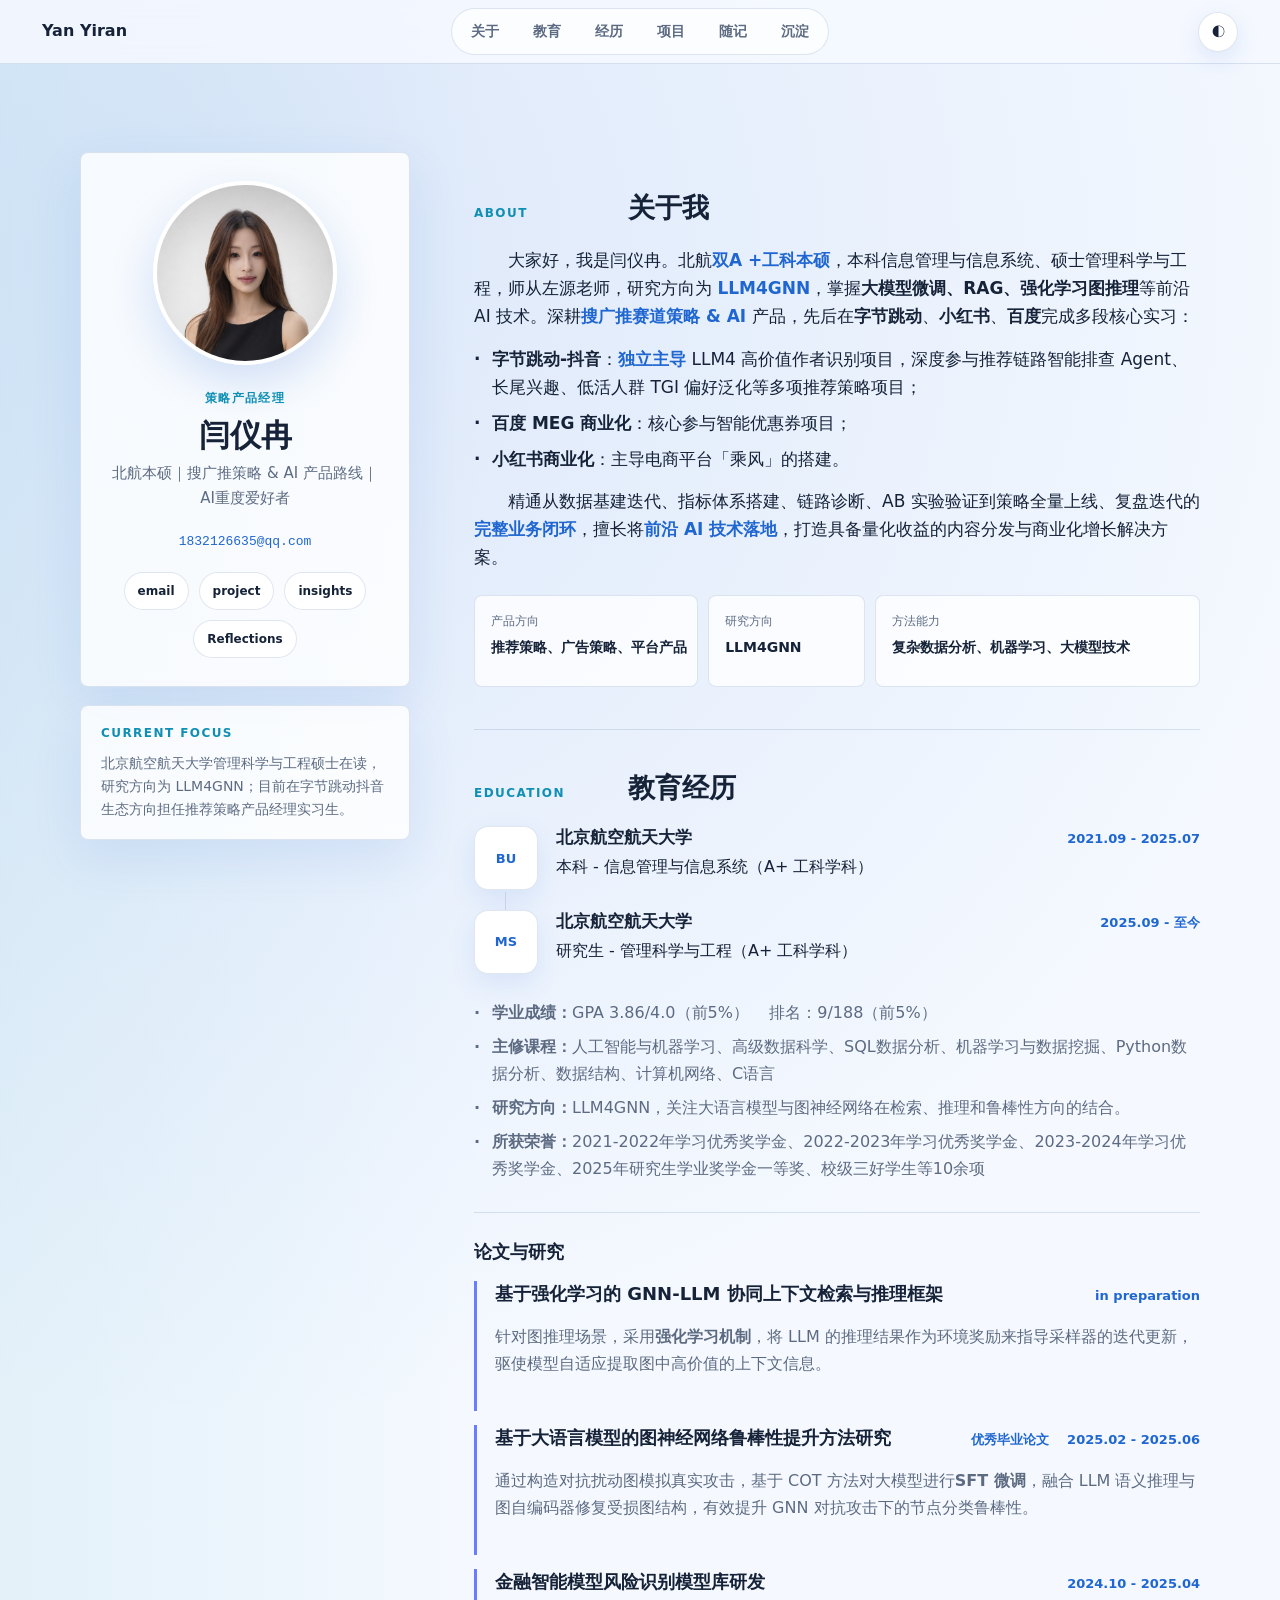
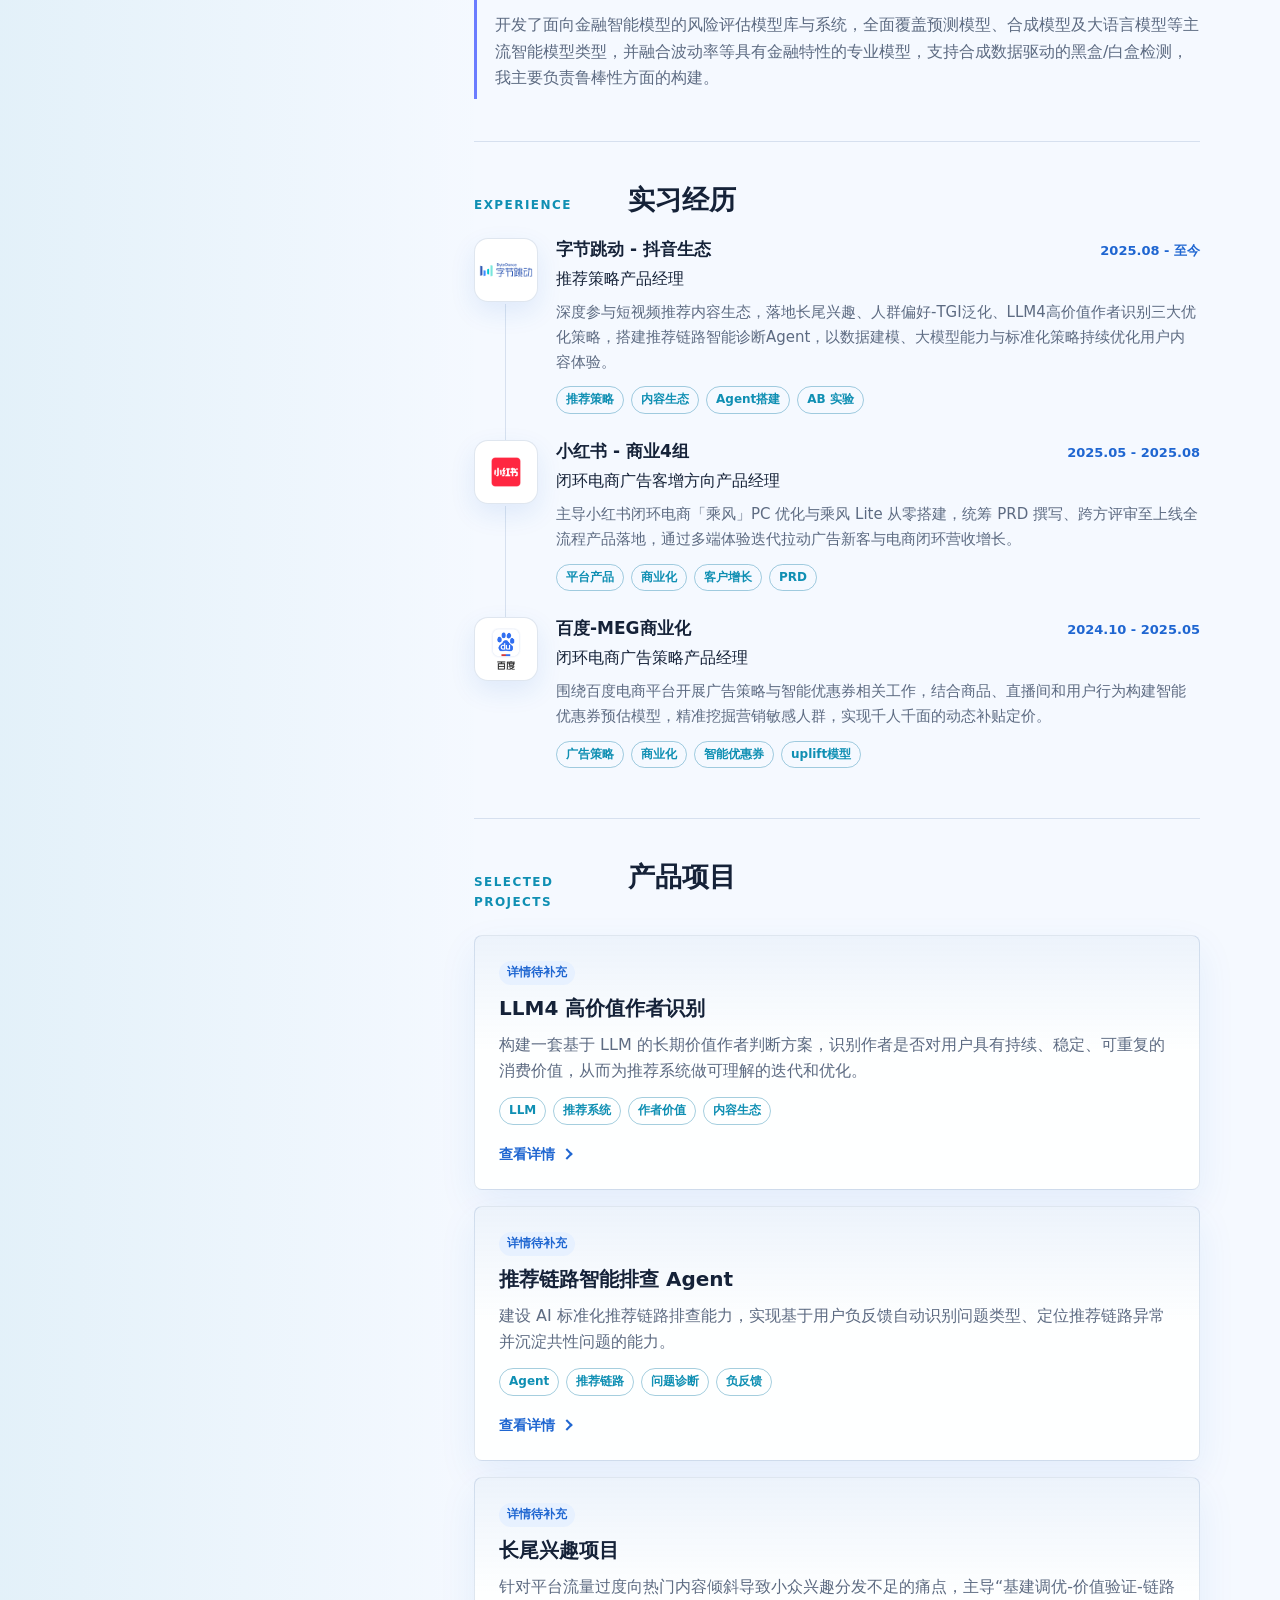
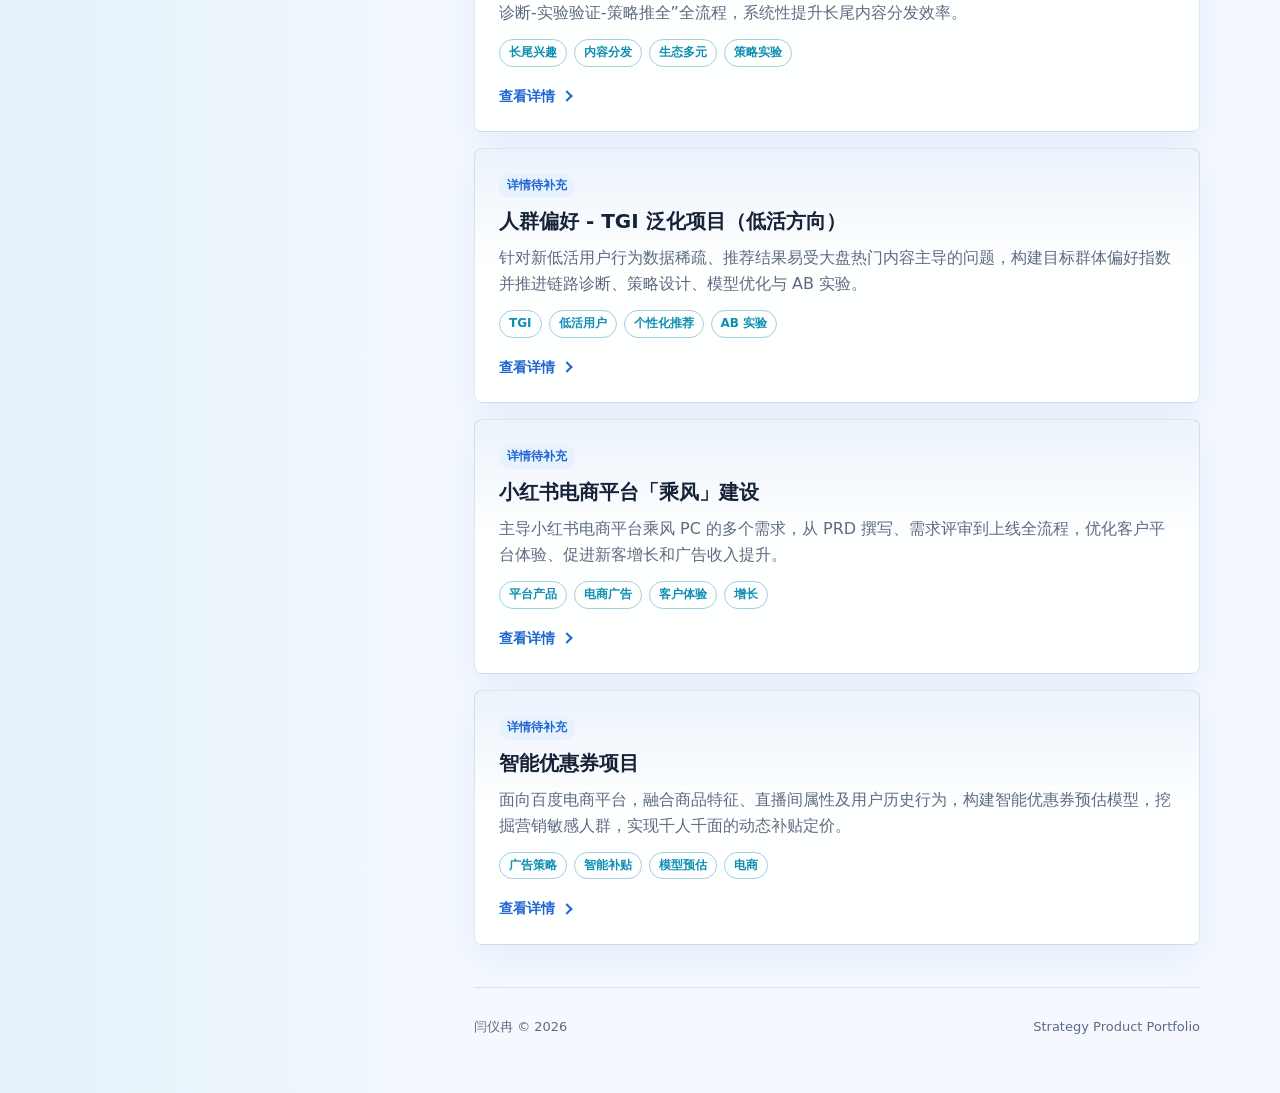
==== index.html @ 5be3d87e "Deploy personal homepage" ====
<!doctype html>
<html lang="zh-CN">
  <head>
    <meta charset="utf-8">
    <meta name="viewport" content="width=device-width, initial-scale=1">
    <meta name="description" content="闫仪冉的个人主页，展示策略产品经理经历、项目作品、教育背景与专业能力。">
    <title>闫仪冉 - 策略产品经理</title>
    <link rel="icon" href="assets/favicon.svg" type="image/svg+xml">
    <link rel="stylesheet" href="styles.css">
  </head>
  <body>
    <header class="topbar">
      <a class="brand" href="#top" aria-label="返回顶部" data-bind="profile.shortName">Home</a>
      <nav class="nav" aria-label="页面导航">
        <a href="#about">关于</a>
        <a href="#education">教育</a>
        <a href="#experience">经历</a>
        <a href="#projects">项目</a>
        <a href="insights.html">随记</a>
        <a href="reflections.html">沉淀</a>
      </nav>
      <button class="theme-toggle" type="button" aria-label="切换深浅色主题" title="切换主题">
        <span aria-hidden="true">◐</span>
      </button>
    </header>

    <main id="top" class="shell">
      <aside class="sidebar" aria-label="个人信息">
        <section class="profile-panel">
          <img class="avatar" src="assets/profile.jpg" alt="闫仪冉照片">
          <p class="eyebrow" data-bind="profile.role">策略产品经理</p>
          <h1 data-bind="profile.name">你的姓名</h1>
          <p class="bio-line" data-bind="profile.tagline">用一句话介绍你正在研究、创造或相信的事情。</p>
          <a class="email" href="mailto:your.email@example.com" data-bind="profile.email">your.email@example.com</a>
          <div class="social-links" data-render="links"></div>
        </section>

        <section class="note-panel">
          <p class="note-title">Current Focus</p>
          <p data-bind="profile.current">正在寻找有趣的问题、可靠的系统和长期主义的合作者。</p>
        </section>
      </aside>

      <div class="content">
        <section id="about" class="section reveal">
          <div class="section-heading">
            <p class="section-kicker">About</p>
            <h2>关于我</h2>
          </div>
          <div class="prose" data-render="about"></div>
          <div class="quick-facts" data-render="facts"></div>
        </section>

        <section id="education" class="section reveal">
          <div class="section-heading">
            <p class="section-kicker">Education</p>
            <h2>教育经历</h2>
          </div>
          <div class="timeline" data-render="education"></div>

          <ul class="education-summary" data-render="education-summary"></ul>

          <div class="nested-section">
            <h3>论文与研究</h3>
            <ol class="publication-list" data-render="publications"></ol>
          </div>

        </section>

        <section id="experience" class="section reveal">
          <div class="section-heading">
            <p class="section-kicker">Experience</p>
            <h2>实习经历</h2>
          </div>
          <div class="timeline" data-render="experience"></div>
        </section>

        <section id="projects" class="section reveal priority-section">
          <div class="section-heading">
            <p class="section-kicker">Selected Projects</p>
            <h2>产品项目</h2>
          </div>
          <div class="project-grid" data-render="projects"></div>
        </section>

        <footer class="footer">
          <p><span data-bind="profile.name">你的姓名</span> © <span data-render="year"></span></p>
          <p>Strategy Product Portfolio</p>
        </footer>
      </div>
    </main>

    <script src="data.js"></script>
    <script src="app.js"></script>
  </body>
</html>
---- styles.css ----
:root {
  color-scheme: light;
  --bg: #f5f9ff;
  --surface: #ffffff;
  --text: #152238;
  --muted: #5d6b82;
  --line: rgba(34, 83, 142, 0.14);
  --accent: #1f66d1;
  --accent-2: #0f8fb3;
  --accent-3: #6b7cff;
  --soft: #e7f1ff;
  --shadow: 0 18px 50px rgba(31, 102, 209, 0.1);
}

:root[data-theme="dark"] {
  color-scheme: dark;
  --bg: #0d1627;
  --surface: #121f34;
  --text: #eef5ff;
  --muted: #a9b8cf;
  --line: rgba(215, 230, 255, 0.14);
  --accent: #73a7ff;
  --accent-2: #66d8ef;
  --accent-3: #a4adff;
  --soft: #172b47;
  --shadow: 0 18px 50px rgba(0, 0, 0, 0.28);
}

* {
  box-sizing: border-box;
}

html {
  scroll-behavior: smooth;
}

body {
  margin: 0;
  min-width: 320px;
  background:
    radial-gradient(circle at 18% 6%, rgba(31, 102, 209, 0.12), transparent 28%),
    linear-gradient(90deg, rgba(15, 143, 179, 0.08), transparent 38%),
    var(--bg);
  color: var(--text);
  font-family: Inter, ui-sans-serif, system-ui, -apple-system, BlinkMacSystemFont, "Segoe UI", sans-serif;
  font-size: 16px;
  line-height: 1.65;
}

a {
  color: var(--accent);
  text-decoration: none;
}

a:hover {
  color: var(--accent-2);
}

.topbar {
  position: sticky;
  top: 0;
  z-index: 10;
  display: grid;
  grid-template-columns: minmax(110px, 1fr) auto minmax(44px, 1fr);
  align-items: center;
  gap: 16px;
  min-height: 64px;
  padding: 0 42px;
  background: color-mix(in srgb, var(--bg) 88%, transparent);
  border-bottom: 1px solid var(--line);
  backdrop-filter: blur(16px);
}

.brand {
  width: max-content;
  color: var(--text);
  font-weight: 750;
}

.nav {
  display: flex;
  align-items: center;
  justify-content: center;
  gap: 4px;
  padding: 4px;
  border: 1px solid var(--line);
  border-radius: 999px;
  background: color-mix(in srgb, var(--surface) 72%, transparent);
}

.nav a {
  min-width: 58px;
  padding: 7px 13px;
  border-radius: 999px;
  color: var(--muted);
  font-size: 14px;
  font-weight: 650;
  text-align: center;
}

.nav a:hover {
  background: var(--soft);
  color: var(--text);
}

.theme-toggle {
  justify-self: end;
  width: 40px;
  height: 40px;
  border: 1px solid var(--line);
  border-radius: 50%;
  background: var(--surface);
  color: var(--text);
  cursor: pointer;
  box-shadow: 0 8px 24px rgba(31, 102, 209, 0.12);
}

.shell {
  display: grid;
  grid-template-columns: 330px minmax(0, 760px);
  gap: 64px;
  width: min(1120px, calc(100% - 48px));
  margin: 0 auto;
}

.sidebar {
  position: sticky;
  top: 96px;
  align-self: start;
  min-height: calc(100vh - 96px);
  padding: 56px 0 32px;
}

.profile-panel,
.note-panel {
  border: 1px solid var(--line);
  border-radius: 8px;
  background: color-mix(in srgb, var(--surface) 82%, transparent);
  box-shadow: var(--shadow);
}

.profile-panel {
  padding: 28px;
  text-align: center;
}

.avatar {
  display: block;
  width: 184px;
  height: 184px;
  margin: 0 auto 24px;
  border: 4px solid var(--surface);
  border-radius: 50%;
  object-fit: cover;
  object-position: center 18%;
  box-shadow: 0 18px 44px rgba(31, 102, 209, 0.18);
}

.eyebrow,
.section-kicker,
.note-title {
  margin: 0;
  color: var(--accent-2);
  font-size: 12px;
  font-weight: 800;
  letter-spacing: 0.12em;
  text-transform: uppercase;
}

h1,
h2,
h3,
p {
  overflow-wrap: anywhere;
}

h1 {
  margin: 8px 0 8px;
  font-size: 31px;
  line-height: 1.18;
}

.bio-line {
  margin: 0 0 16px;
  color: var(--muted);
  font-size: 15px;
}

.email {
  display: inline-block;
  margin-bottom: 20px;
  font-family: "SFMono-Regular", Consolas, monospace;
  font-size: 13px;
  word-break: break-all;
}

.social-links {
  display: flex;
  flex-wrap: wrap;
  justify-content: center;
  gap: 10px;
}

.social-links a {
  display: inline-flex;
  align-items: center;
  justify-content: center;
  min-height: 38px;
  padding: 0 13px;
  border: 1px solid var(--line);
  border-radius: 999px;
  background: var(--surface);
  color: var(--text);
  font-size: 12px;
  font-weight: 800;
  line-height: 1;
}

.social-links a:hover {
  border-color: color-mix(in srgb, var(--accent-2) 52%, var(--line));
  background: var(--soft);
}

.note-panel {
  margin-top: 18px;
  padding: 18px 20px;
}

.note-panel p:last-child {
  margin: 8px 0 0;
  color: var(--muted);
  font-size: 14px;
}

.content {
  min-width: 0;
  padding: 72px 0 56px;
}

.section {
  padding: 42px 0;
  border-bottom: 1px solid var(--line);
}

.section:first-child {
  padding-top: 56px;
}

.section-heading {
  display: grid;
  grid-template-columns: 130px minmax(0, 1fr);
  gap: 24px;
  align-items: baseline;
  margin-bottom: 22px;
}

.section-heading h2 {
  margin: 0;
  font-size: 27px;
  line-height: 1.2;
}

.prose {
  color: var(--text);
  font-size: 17px;
}

.prose p {
  margin: 0 0 14px;
}

.prose .indent {
  text-indent: 2em;
}

.prose strong {
  color: var(--text);
  font-weight: 850;
}

.prose strong.highlight {
  color: var(--accent);
}

.about-list {
  display: grid;
  gap: 8px;
  padding: 0;
  margin: 0 0 14px;
  list-style: none;
}

.about-list li {
  position: relative;
  padding-left: 18px;
  color: var(--text);
}

.about-list li::before {
  content: "·";
  position: absolute;
  left: 0;
  top: 0;
  color: var(--text);
  font-weight: 850;
}

.quick-facts {
  display: grid;
  grid-template-columns: minmax(0, 1fr) minmax(130px, 0.7fr) minmax(280px, 1.45fr);
  gap: 10px;
  margin-top: 24px;
}

.fact {
  min-height: 92px;
  padding: 16px;
  border: 1px solid var(--line);
  border-radius: 8px;
  background: color-mix(in srgb, var(--surface) 76%, transparent);
}

.fact span {
  display: block;
  color: var(--muted);
  font-size: 12px;
}

.fact strong {
  display: block;
  margin-top: 6px;
  color: var(--text);
  font-size: 14px;
  line-height: 1.35;
  white-space: nowrap;
}

.timeline {
  display: grid;
  gap: 18px;
}

.timeline-item {
  display: grid;
  grid-template-columns: 64px minmax(0, 1fr);
  gap: 18px;
  position: relative;
}

.timeline-item::before {
  position: absolute;
  top: 66px;
  bottom: -18px;
  left: 31px;
  width: 1px;
  background: var(--line);
  content: "";
}

.timeline-item:last-child::before {
  display: none;
}

.timeline-mark {
  display: flex;
  align-items: center;
  justify-content: center;
  width: 64px;
  height: 64px;
  border: 1px solid var(--line);
  border-radius: 14px;
  background: var(--surface);
  color: var(--accent);
  font-size: 13px;
  font-weight: 850;
  box-shadow: 0 10px 26px rgba(31, 102, 209, 0.1);
  overflow: hidden;
}

.timeline-mark img {
  display: block;
  max-width: 54px;
  max-height: 42px;
  object-fit: contain;
}

.timeline-body {
  min-width: 0;
  padding: 0 0 8px;
}

.item-head {
  display: flex;
  justify-content: space-between;
  gap: 16px;
  align-items: baseline;
}

.item-head h3,
.project-card h3,
.publication-list h3,
.award-item h3 {
  margin: 0;
  color: var(--text);
  font-size: 17px;
  line-height: 1.35;
}

.item-head time {
  flex: 0 0 auto;
  color: var(--accent);
  font-size: 13px;
  font-weight: 750;
}

.subtitle,
.venue {
  margin: 4px 0;
  color: var(--text);
}

.timeline-body > p:not(.subtitle) {
  margin: 8px 0 0;
  color: var(--muted);
  font-size: 15px;
}

.timeline-body > p:not(.subtitle) strong {
  color: var(--text);
  font-weight: 850;
}

.education-summary {
  display: grid;
  gap: 8px;
  margin-top: 24px;
  padding: 0;
  list-style: none;
}

.education-summary li {
  position: relative;
  padding-left: 18px;
  margin: 0;
  color: var(--muted);
}

.education-summary li::before {
  content: "·";
  position: absolute;
  left: 0;
  top: 0;
  color: var(--muted);
  font-weight: 850;
}

.education-summary strong {
  color: var(--muted);
  font-weight: 850;
}

.tags {
  display: flex;
  flex-wrap: wrap;
  gap: 7px;
  margin-top: 12px;
}

.tag {
  display: inline-flex;
  align-items: center;
  min-height: 26px;
  padding: 3px 9px;
  border: 1px solid color-mix(in srgb, var(--accent-2) 28%, var(--line));
  border-radius: 999px;
  color: var(--accent-2);
  font-size: 12px;
  font-weight: 700;
}

.project-grid {
  display: grid;
  grid-template-columns: 1fr;
  gap: 16px;
}

.project-card {
  display: flex;
  flex-direction: column;
  justify-content: space-between;
  min-height: 190px;
  padding: 22px 24px;
  border: 1px solid var(--line);
  border-radius: 8px;
  background:
    linear-gradient(180deg, rgba(31, 102, 209, 0.08), transparent 46%),
    color-mix(in srgb, var(--surface) 88%, transparent);
  box-shadow: 0 14px 38px rgba(31, 102, 209, 0.08);
  transition: transform 180ms ease, border-color 180ms ease, box-shadow 180ms ease;
}

.project-card:hover {
  transform: translateY(-2px);
  border-color: color-mix(in srgb, var(--accent) 45%, var(--line));
  box-shadow: 0 18px 46px rgba(31, 102, 209, 0.13);
}

.project-card h3 {
  font-size: 20px;
}

.project-card h3 a {
  color: var(--text);
}

.project-status {
  display: inline-flex;
  width: max-content;
  max-width: 100%;
  min-height: 24px;
  margin: 0 0 10px;
  padding: 2px 8px;
  border-radius: 999px;
  background: var(--soft);
  color: var(--accent);
  font-size: 12px;
  font-weight: 800;
}

.project-card p {
  margin: 10px 0 0;
  color: var(--muted);
  max-width: 68ch;
}

.project-card .project-status {
  margin: 0 0 10px;
  color: var(--accent);
}

.detail-link,
.back-link {
  display: inline-flex;
  align-items: center;
  width: max-content;
  max-width: 100%;
  margin-top: 18px;
  color: var(--accent);
  font-size: 14px;
  font-weight: 800;
}

.detail-link::after,
.back-link::before {
  content: "";
  display: inline-block;
  width: 6px;
  height: 6px;
  border-right: 2px solid currentColor;
  border-bottom: 2px solid currentColor;
}

.detail-link::after {
  margin-left: 8px;
  transform: rotate(-45deg);
}

.back-link::before {
  margin-right: 8px;
  transform: rotate(135deg);
}

.publication-list {
  display: grid;
  gap: 14px;
  padding: 0;
  margin: 0;
  list-style: none;
}

.publication-list li {
  min-height: 130px;
  padding: 0 0 0 18px;
  border-left: 3px solid var(--accent-3);
  transition: border-color 180ms ease, background 180ms ease;
}

.publication-list li:hover {
  border-left-color: var(--accent);
  background: color-mix(in srgb, var(--soft) 42%, transparent);
}

.publication-link {
  display: block;
  color: inherit;
}

.publication-head {
  display: flex;
  justify-content: space-between;
  gap: 18px;
  align-items: baseline;
}

.publication-list p {
  margin: 4px 0;
}

.publication-list .venue {
  flex: 0 0 auto;
  color: var(--accent);
  font-size: 13px;
  font-weight: 750;
  text-align: right;
}

.publication-desc {
  color: var(--muted);
}

.publication-desc strong {
  color: var(--muted);
  font-weight: 850;
}

.pub-links {
  display: flex;
  flex-wrap: wrap;
  gap: 14px;
  margin-top: 8px;
  font-size: 14px;
  font-weight: 750;
}

.nested-section {
  margin-top: 30px;
  padding-top: 24px;
  border-top: 1px solid var(--line);
}

.nested-section h3 {
  margin: 0 0 14px;
  color: var(--text);
  font-size: 18px;
}

.course-list {
  display: flex;
  flex-wrap: wrap;
  gap: 10px;
}

.course-chip {
  display: inline-flex;
  align-items: center;
  min-height: 34px;
  padding: 5px 12px;
  border: 1px solid var(--line);
  border-radius: 999px;
  background: color-mix(in srgb, var(--surface) 88%, transparent);
  color: var(--text);
  font-size: 14px;
  font-weight: 700;
}

.skill-list {
  display: grid;
  gap: 12px;
  margin-top: 22px;
}

.skill-item {
  display: grid;
  grid-template-columns: 16px minmax(0, 1fr);
  gap: 12px;
  align-items: start;
  padding: 14px 16px;
  border: 1px solid var(--line);
  border-radius: 8px;
  background: color-mix(in srgb, var(--surface) 82%, transparent);
}

.skill-item span {
  width: 9px;
  height: 9px;
  margin-top: 9px;
  border-radius: 50%;
  background: var(--accent-2);
}

.skill-item p {
  margin: 0;
  color: var(--muted);
}

.award-list {
  display: grid;
  gap: 12px;
}

.award-item {
  display: grid;
  grid-template-columns: 28px minmax(0, 1fr);
  gap: 12px;
  align-items: start;
}

.award-item span {
  color: var(--accent);
  line-height: 1.7;
}

.award-item p {
  margin: 2px 0 0;
  color: var(--muted);
}

.footer {
  display: flex;
  justify-content: space-between;
  gap: 20px;
  padding-top: 28px;
  color: var(--muted);
  font-size: 13px;
}

.footer p {
  margin: 0;
}

.detail-shell {
  width: min(900px, calc(100% - 48px));
  margin: 0 auto;
  padding: 72px 0 64px;
}

.project-detail {
  padding: 42px;
  border: 1px solid var(--line);
  border-radius: 8px;
  background: color-mix(in srgb, var(--surface) 88%, transparent);
  box-shadow: var(--shadow);
}

.project-detail h1 {
  margin: 10px 0 12px;
  font-size: 36px;
}

.detail-title-row {
  display: flex;
  justify-content: space-between;
  gap: 24px;
  align-items: baseline;
}

.detail-title-row h1 {
  min-width: 0;
}

.detail-title-row .venue {
  flex: 0 0 auto;
  color: var(--accent);
  font-size: 14px;
  font-weight: 800;
  text-align: right;
}

.detail-summary {
  margin: 0;
  color: var(--muted);
  font-size: 18px;
}

.detail-summary strong {
  color: var(--muted);
  font-weight: 850;
}

.project-detail .detail-summary,
.project-detail .detail-summary strong {
  color: var(--text);
}

.research-media {
  margin-top: 34px;
}

.nested-research-media {
  margin-top: 28px;
}

.nested-research-media h3 {
  margin: 0 0 10px;
  color: var(--text);
  font-size: 18px;
}

.research-media video {
  display: block;
  width: 100%;
  max-height: 520px;
  border: 1px solid var(--line);
  border-radius: 8px;
  background: #000000;
  box-shadow: 0 14px 38px rgba(31, 102, 209, 0.08);
}

.detail-block {
  margin-top: 34px;
  padding-top: 28px;
  border-top: 1px solid var(--line);
}

.detail-block.first-detail-block {
  padding-top: 0;
  border-top: 0;
}

.detail-block h2,
.detail-block h3 {
  margin: 0 0 8px;
}

.detail-block p {
  margin: 0;
  color: var(--muted);
}

.project-case-section p,
.project-case-section .case-bullets li,
.project-case-section .case-table td,
.project-case-section .case-note {
  color: var(--text);
}

.detail-prose p {
  text-indent: 2em;
}

.detail-prose p + p {
  margin-top: 14px;
}

.detail-prose strong {
  color: var(--text);
  font-weight: 850;
}

.project-case-section:first-of-type {
  margin-top: 34px;
}

.detail-figure {
  margin: 30px 0 0;
}

.case-figure {
  width: min(560px, 100%);
  margin: 22px auto 0;
}

.case-figure-wide {
  width: 100%;
}

.detail-figure img {
  display: block;
  width: 100%;
  border: 1px solid var(--line);
  border-radius: 8px;
  background: var(--surface);
  box-shadow: 0 14px 38px rgba(31, 102, 209, 0.08);
}

.case-bullets {
  display: grid;
  gap: 8px;
  padding: 0;
  margin: 16px 0 0;
  list-style: none;
}

.case-bullets li {
  position: relative;
  padding-left: 18px;
  color: var(--muted);
}

.case-bullets li::before {
  content: "·";
  position: absolute;
  left: 0;
  top: 0;
  color: var(--accent);
  font-weight: 850;
}

.case-note-bullets {
  margin-top: 10px;
}

.case-note-bullets strong {
  color: var(--text);
  font-weight: 850;
}

.case-subhead {
  margin: 22px 0 10px;
  color: var(--text);
  font-size: 18px;
}

.case-subsection {
  margin-top: 28px;
}

.case-subsection > h3 {
  margin: 0 0 14px;
  color: var(--text);
  font-size: 19px;
  font-weight: 850;
}

.case-subgroup {
  margin-top: 22px;
}

.case-subgroup > h4 {
  margin: 0 0 10px;
  color: var(--text);
  font-size: 16px;
  font-weight: 850;
}

.case-table-wrap {
  margin-top: 18px;
  overflow-x: auto;
  border: 1px solid var(--line);
  border-radius: 8px;
  background: var(--surface);
}

.case-table {
  width: 100%;
  min-width: 760px;
  border-collapse: collapse;
  font-size: 14px;
}

.case-table th,
.case-table td {
  padding: 12px 14px;
  border-bottom: 1px solid var(--line);
  text-align: left;
  vertical-align: top;
}

.case-table th {
  color: var(--text);
  font-weight: 850;
  background: var(--soft);
}

.case-table td {
  color: var(--text);
}

.case-table tr:last-child td {
  border-bottom: 0;
}

.case-table strong {
  color: var(--text);
  font-weight: 850;
}

.case-conclusion {
  margin-top: 16px;
}

.case-note {
  margin: 18px 0 0;
  padding: 12px 16px;
  border-left: 4px solid var(--accent);
  background: color-mix(in srgb, var(--soft) 56%, transparent);
  color: var(--muted);
  font-size: 15px;
  line-height: 1.65;
}

.case-note strong {
  color: var(--text);
  font-weight: 850;
}

.case-note p {
  margin: 0;
  text-indent: 0;
}

.case-note p + p {
  margin-top: 8px;
}

.detail-grid {
  display: grid;
  grid-template-columns: repeat(3, minmax(0, 1fr));
  gap: 14px;
}

.detail-grid > div {
  min-height: 160px;
  padding: 18px;
  border: 1px solid var(--line);
  border-radius: 8px;
  background: var(--soft);
}

.writing-shell {
  width: min(960px, calc(100% - 48px));
  margin: 0 auto;
  padding: 72px 0 72px;
}

.writing-hero {
  max-width: 760px;
  margin-bottom: 30px;
}

.writing-hero h1 {
  margin: 8px 0 8px;
  font-size: 42px;
}

.writing-hero p:last-child {
  margin: 0;
  color: var(--text);
  font-size: 18px;
}

.insight-feed {
  display: grid;
  gap: 16px;
}

.writing-toolbar {
  display: flex;
  justify-content: flex-end;
}

.publish-button,
.ghost-button {
  display: inline-flex;
  align-items: center;
  justify-content: center;
  min-height: 38px;
  padding: 0 18px;
  border: 1px solid var(--line);
  border-radius: 999px;
  font-size: 14px;
  font-weight: 850;
}

.publish-button {
  border-color: var(--accent);
  background: var(--accent);
  color: #ffffff;
}

.publish-button:hover {
  background: var(--accent-2);
  color: #ffffff;
}

.ghost-button {
  background: var(--surface);
  color: var(--text);
}

.ghost-button:hover {
  border-color: color-mix(in srgb, var(--accent-2) 52%, var(--line));
  background: var(--soft);
  color: var(--text);
}

.writing-editor {
  display: grid;
  gap: 14px;
  padding: 22px;
  border: 1px solid var(--line);
  border-radius: 8px;
  background: color-mix(in srgb, var(--surface) 92%, transparent);
  box-shadow: var(--shadow);
}

.writing-editor label {
  display: grid;
  gap: 7px;
}

.writing-editor label span {
  color: var(--accent);
  font-size: 13px;
  font-weight: 850;
}

.writing-editor input,
.writing-editor textarea {
  width: 100%;
  border: 1px solid var(--line);
  border-radius: 8px;
  background: var(--surface);
  color: var(--text);
  font: inherit;
  font-size: 15px;
}

.writing-editor input {
  min-height: 42px;
  padding: 8px 11px;
}

.writing-editor textarea {
  min-height: 112px;
  padding: 10px 11px;
  resize: vertical;
}

.writing-editor input:focus,
.writing-editor textarea:focus {
  outline: 2px solid color-mix(in srgb, var(--accent) 24%, transparent);
  border-color: var(--accent);
}

.editor-grid {
  display: grid;
  grid-template-columns: minmax(0, 0.8fr) minmax(0, 1.2fr);
  gap: 14px;
}

.editor-actions,
.card-actions {
  display: flex;
  flex-wrap: wrap;
  gap: 8px;
}

.editor-actions button,
.card-actions button,
.card-actions a {
  min-height: 34px;
  border: 1px solid var(--line);
  border-radius: 999px;
  background: var(--surface);
  color: var(--text);
  font: inherit;
  font-size: 13px;
  font-weight: 800;
  cursor: pointer;
}

.editor-actions button {
  padding: 0 16px;
}

.card-actions button,
.card-actions a {
  display: inline-flex;
  align-items: center;
  justify-content: center;
  padding: 0 12px;
}

.editor-actions button[type="submit"] {
  border-color: var(--accent);
  background: var(--accent);
  color: #ffffff;
}

.editor-actions button:hover,
.card-actions button:hover,
.card-actions a:hover {
  border-color: color-mix(in srgb, var(--accent-2) 52%, var(--line));
  background: var(--soft);
  color: var(--text);
}

.editor-actions button[type="submit"]:hover {
  background: var(--accent-2);
  color: #ffffff;
}

.compose-detail h1 {
  margin-bottom: 20px;
}

.compose-editor {
  margin-top: 20px;
}

.insight-card,
.reflection-card {
  border: 1px solid var(--line);
  border-radius: 8px;
  background: color-mix(in srgb, var(--surface) 88%, transparent);
  box-shadow: var(--shadow);
}

.insight-card {
  padding: 24px 26px;
}

.writing-card-head {
  display: flex;
  justify-content: space-between;
  gap: 18px;
  align-items: start;
}

.writing-card-head h2 {
  min-width: 0;
  margin-top: 0;
}

.insight-card time {
  color: var(--accent);
  font-size: 13px;
  font-weight: 800;
}

.insight-card h2,
.reflection-card h2 {
  margin: 8px 0 8px;
  color: var(--text);
  font-size: 22px;
}

.insight-card p,
.reflection-card p {
  margin: 0;
  color: var(--text);
}

.insight-card .tags,
.reflection-card .tags {
  margin-top: 16px;
}

.reflection-list {
  display: grid;
  gap: 16px;
}

.reflection-card {
  display: grid;
  gap: 10px;
  padding: 24px 26px;
}

.reflection-head {
  display: flex;
  align-items: center;
  justify-content: space-between;
  gap: 12px;
}

.reflection-series {
  color: var(--accent);
  font-size: 13px;
  font-weight: 850;
}

.reflection-head span {
  flex: 0 0 auto;
  color: var(--accent-2);
  font-size: 12px;
  font-weight: 800;
}

.reflection-card ul {
  display: grid;
  gap: 8px;
  padding: 18px 0 0;
  margin: 0;
  list-style: none;
}

.reflection-card li {
  position: relative;
  padding-left: 16px;
  color: var(--text);
  font-size: 14px;
}

.reflection-card li::before {
  content: "·";
  position: absolute;
  left: 0;
  color: var(--accent);
  font-weight: 850;
}

.empty-writing {
  padding: 22px;
  border: 1px dashed var(--line);
  border-radius: 8px;
  background: color-mix(in srgb, var(--surface) 70%, transparent);
  color: var(--text);
}

.reveal {
  opacity: 0;
  transform: translateY(12px);
  transition: opacity 500ms ease, transform 500ms ease;
}

.reveal.visible {
  opacity: 1;
  transform: translateY(0);
}

@media (prefers-reduced-motion: reduce) {
  html {
    scroll-behavior: auto;
  }

  .reveal {
    opacity: 1;
    transform: none;
    transition: none;
  }
}

@media (max-width: 980px) {
  .topbar {
    grid-template-columns: 1fr auto;
    padding: 0 24px;
  }

  .nav {
    order: 3;
    grid-column: 1 / -1;
    width: 100%;
    overflow-x: auto;
    justify-content: flex-start;
    margin-bottom: 10px;
  }

  .shell {
    grid-template-columns: 1fr;
    gap: 0;
    width: min(760px, calc(100% - 32px));
  }

  .sidebar {
    position: static;
    min-height: 0;
    padding: 36px 0 0;
  }

  .content {
    padding-top: 28px;
  }
}

@media (max-width: 680px) {
  body {
    font-size: 15px;
  }

  .topbar {
    padding: 0 16px;
  }

  .profile-panel {
    padding: 24px 18px;
  }

  .avatar {
    width: 146px;
    height: 146px;
  }

  h1 {
    font-size: 27px;
  }

  .section {
    padding: 34px 0;
  }

  .section-heading {
    grid-template-columns: 1fr;
    gap: 4px;
  }

  .quick-facts,
  .project-grid,
  .detail-grid {
    grid-template-columns: 1fr;
  }

  .fact strong {
    white-space: normal;
  }

  .detail-shell {
    width: min(760px, calc(100% - 32px));
    padding-top: 36px;
  }

  .writing-shell {
    width: min(760px, calc(100% - 32px));
    padding: 36px 0 48px;
  }

  .writing-hero h1 {
    font-size: 32px;
  }

  .insight-card,
  .reflection-card {
    padding: 20px 18px;
  }

  .editor-grid,
  .writing-card-head,
  .reflection-head {
    display: block;
  }

  .editor-grid label + label,
  .card-actions,
  .reflection-head span {
    margin-top: 10px;
  }

  .project-detail {
    padding: 26px 18px;
  }

  .item-head {
    display: block;
  }

  .item-head time {
    display: block;
    margin-top: 3px;
  }

  .publication-head {
    display: block;
  }

  .publication-list .venue {
    text-align: left;
  }

  .detail-title-row {
    display: block;
  }

  .detail-title-row .venue {
    text-align: left;
  }

  .footer {
    display: block;
  }

  .footer p + p {
    margin-top: 6px;
  }
}
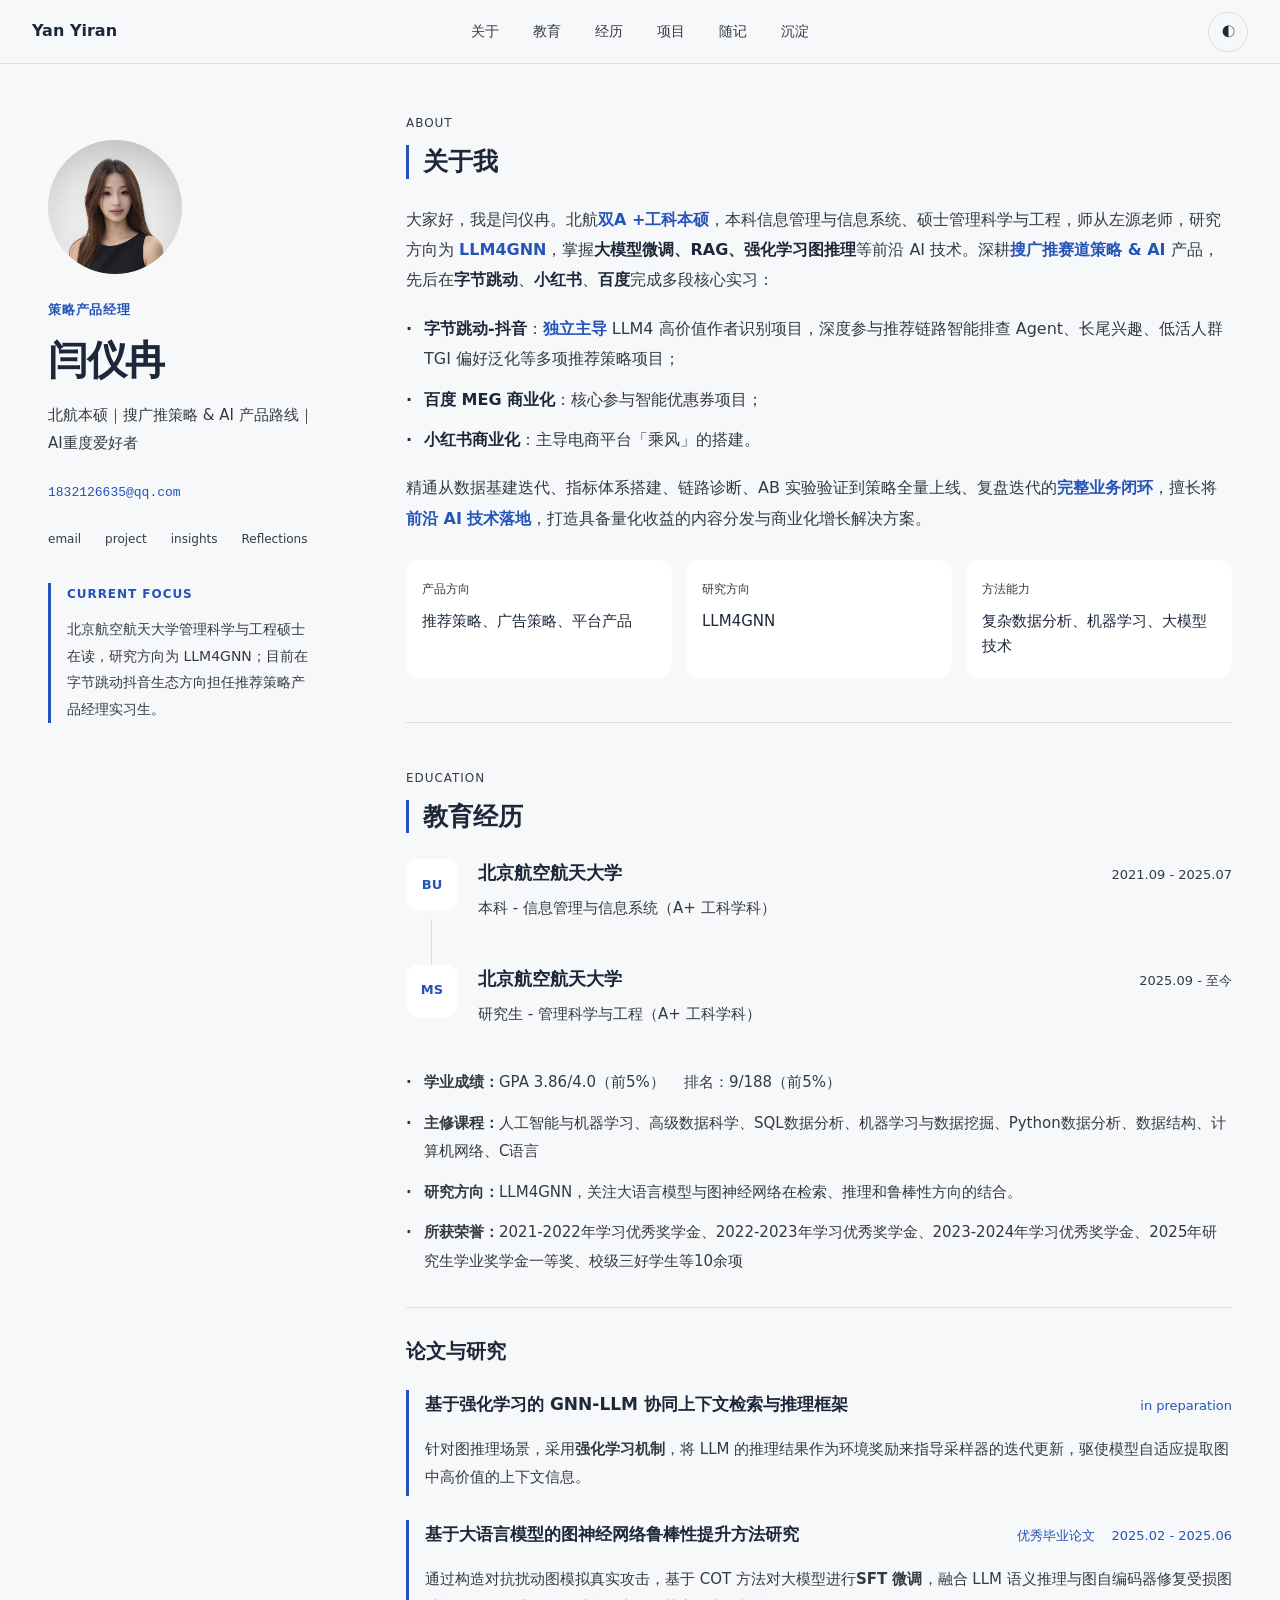
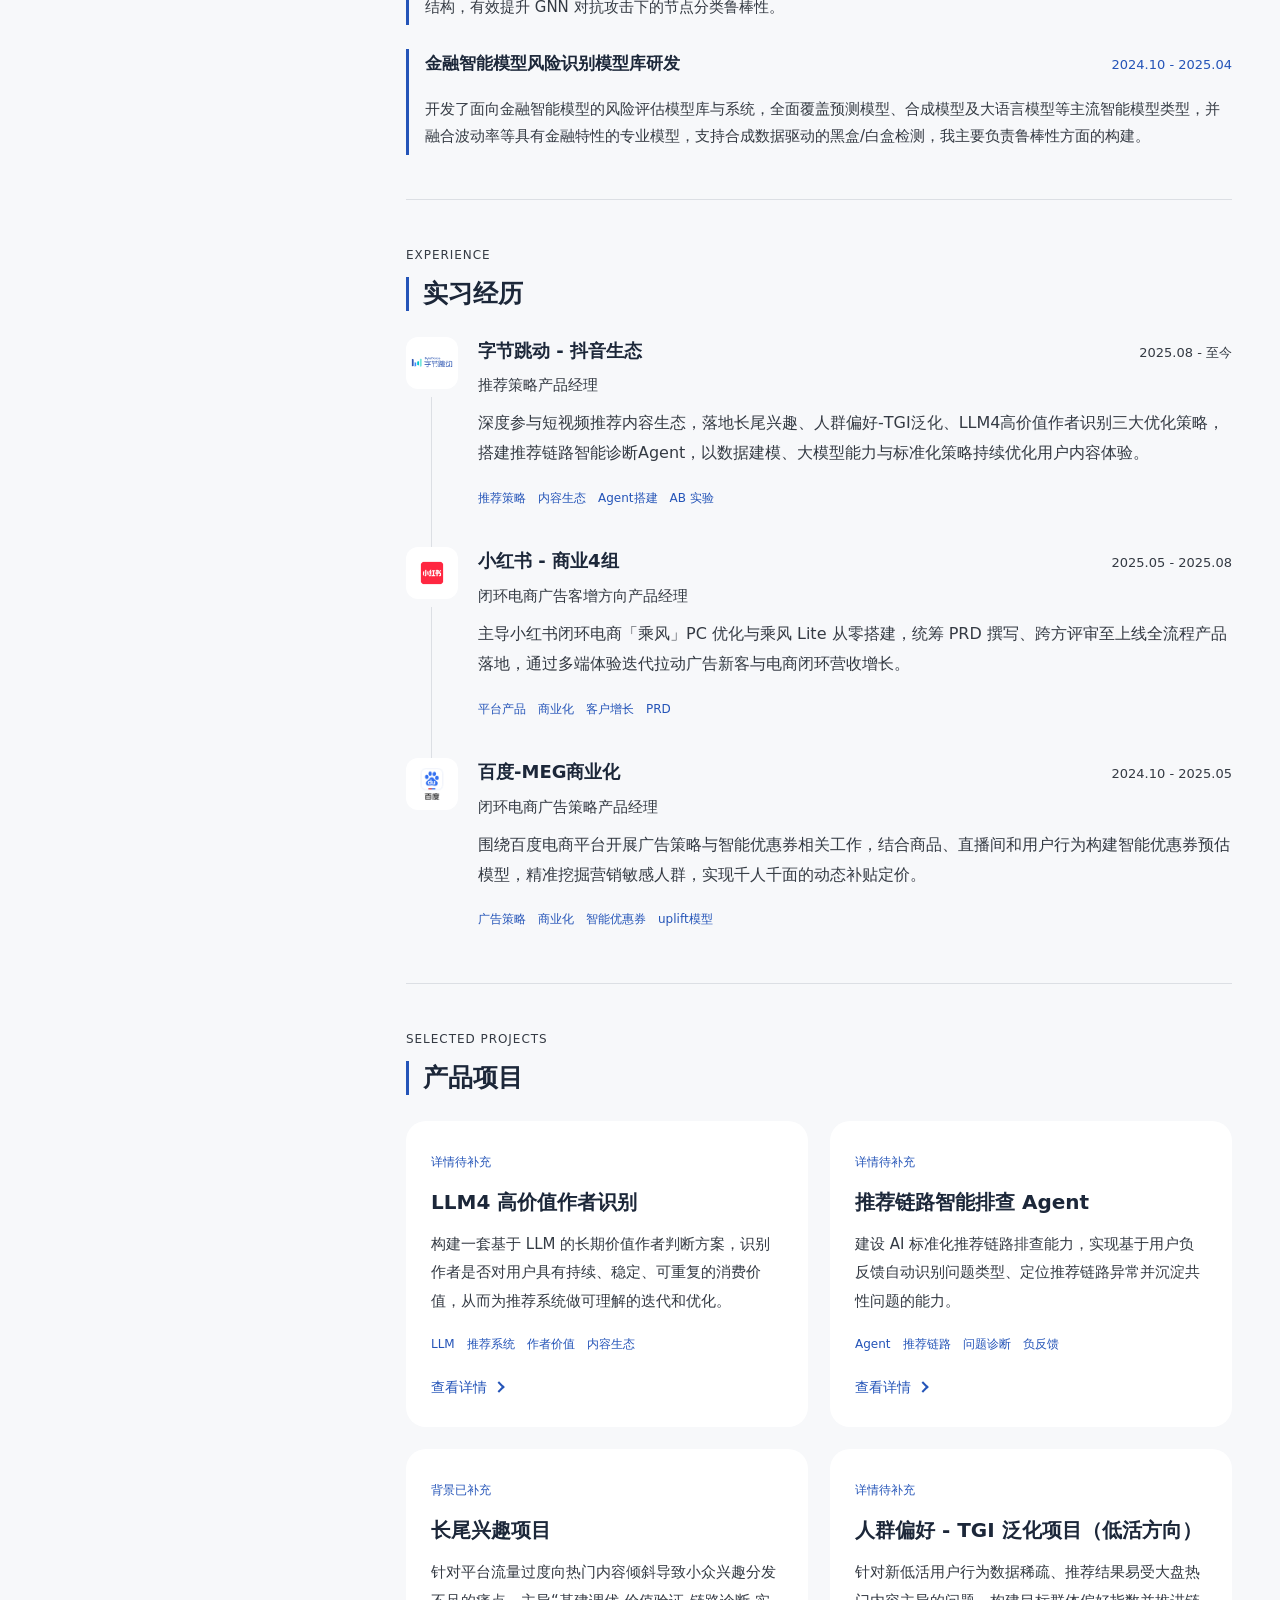
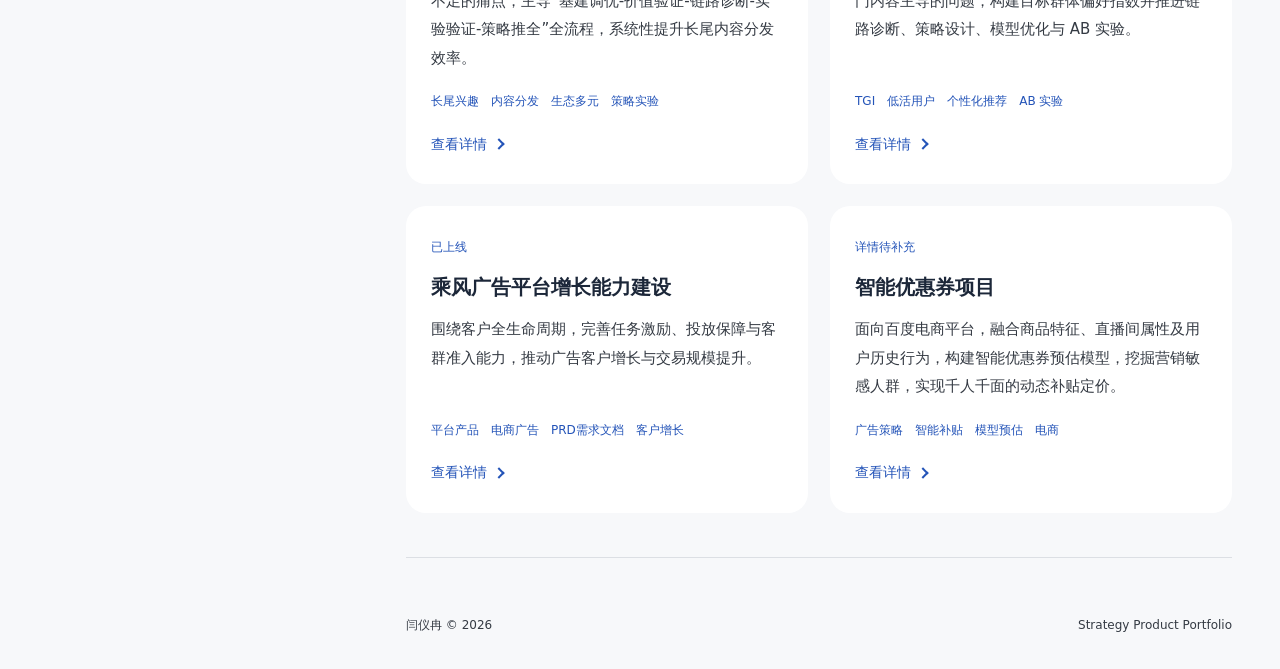
==== commit 73fe14bd: "Unify portfolio design and expand long-tail interest case" ====
--- a/index.html
+++ b/index.html
@@ -7,8 +7,9 @@
     <title>闫仪冉 - 策略产品经理</title>
     <link rel="icon" href="assets/favicon.svg" type="image/svg+xml">
     <link rel="stylesheet" href="styles.css">
+    <link rel="stylesheet" href="homepage.css?v=20261015-1">
   </head>
-  <body>
+  <body class="homepage">
     <header class="topbar">
       <a class="brand" href="#top" aria-label="返回顶部" data-bind="profile.shortName">Home</a>
       <nav class="nav" aria-label="页面导航">
--- a/styles.css
+++ b/styles.css
@@ -896,6 +896,41 @@
   font-weight: 850;
 }
 
+.case-metrics {
+  display: grid;
+  grid-template-columns: repeat(4, minmax(0, 1fr));
+  gap: 12px;
+  margin: 20px 0;
+}
+
+.case-metric {
+  display: grid;
+  align-content: start;
+  gap: 5px;
+  min-height: 116px;
+  padding: 20px 16px;
+  border: 1px solid var(--line);
+  border-radius: 10px;
+  background: linear-gradient(145deg, color-mix(in srgb, var(--accent) 9%, var(--surface)), var(--surface));
+}
+
+.case-metric strong {
+  color: var(--accent);
+  font-size: clamp(24px, 3vw, 34px);
+  line-height: 1;
+}
+
+.case-metric span {
+  color: var(--text);
+  font-size: 13px;
+  font-weight: 750;
+}
+
+.case-metric small {
+  color: var(--muted);
+  font-size: 11px;
+}
+
 .case-note-bullets {
   margin-top: 10px;
 }
@@ -1001,6 +1036,177 @@
 
 .case-note p + p {
   margin-top: 8px;
+}
+
+/* Chengfeng case study: stronger hierarchy for long-form product documentation. */
+.project-detail[data-project-id="chengfeng-platform"] {
+  padding: clamp(24px, 5vw, 52px);
+}
+
+.project-detail[data-project-id="chengfeng-platform"] .project-case-section {
+  margin-top: 30px;
+  padding: clamp(24px, 4vw, 38px);
+  border: 1px solid color-mix(in srgb, var(--accent) 14%, var(--line));
+  border-radius: 16px;
+  background: linear-gradient(145deg, color-mix(in srgb, var(--accent) 3%, var(--surface)), var(--surface) 48%);
+  box-shadow: 0 16px 44px rgba(31, 102, 209, 0.06);
+}
+
+.project-detail[data-project-id="chengfeng-platform"] .project-case-section.first-detail-block {
+  padding-top: clamp(24px, 4vw, 38px);
+}
+
+.project-detail[data-project-id="chengfeng-platform"] .project-case-section > h2 {
+  display: flex;
+  align-items: center;
+  gap: 12px;
+  margin-bottom: 22px;
+  font-size: clamp(22px, 3vw, 28px);
+  line-height: 1.25;
+}
+
+.project-detail[data-project-id="chengfeng-platform"] .project-case-section > h2::before {
+  width: 5px;
+  height: 1.25em;
+  border-radius: 999px;
+  background: var(--accent);
+  content: "";
+  flex: 0 0 auto;
+}
+
+.project-detail[data-project-id="chengfeng-platform"] .project-case-section > p {
+  max-width: 72ch;
+}
+
+.project-detail[data-project-id="chengfeng-platform"] .detail-prose p {
+  text-indent: 0;
+  line-height: 1.86;
+}
+
+.project-detail[data-project-id="chengfeng-platform"] .case-subsection {
+  position: relative;
+  margin-top: 24px;
+  padding: clamp(22px, 4vw, 34px);
+  overflow: hidden;
+  border: 1px solid var(--line);
+  border-radius: 14px;
+  background: color-mix(in srgb, var(--surface) 96%, var(--accent));
+}
+
+.project-detail[data-project-id="chengfeng-platform"] .case-subsection::before {
+  position: absolute;
+  inset: 0 auto 0 0;
+  width: 4px;
+  background: linear-gradient(180deg, var(--accent), color-mix(in srgb, var(--accent) 18%, transparent));
+  content: "";
+}
+
+.project-detail[data-project-id="chengfeng-platform"] .case-subsection > h3 {
+  margin-bottom: 22px;
+  color: var(--accent);
+  font-size: clamp(20px, 2.5vw, 24px);
+  line-height: 1.45;
+}
+
+.project-detail[data-project-id="chengfeng-platform"] .case-subhead {
+  margin: 2px 0 14px;
+}
+
+.project-detail[data-project-id="chengfeng-platform"] .case-subgroup {
+  margin-top: 24px;
+  padding: 20px 22px;
+  border-left: 2px solid color-mix(in srgb, var(--accent) 34%, var(--line));
+  border-radius: 0 10px 10px 0;
+  background: color-mix(in srgb, var(--soft) 45%, transparent);
+}
+
+.project-detail[data-project-id="chengfeng-platform"] .case-subgroup > h4 {
+  margin-bottom: 12px;
+  color: var(--accent);
+  font-size: 17px;
+  line-height: 1.5;
+}
+
+.project-detail[data-project-id="chengfeng-platform"] .case-major-group {
+  margin-top: 30px;
+  padding: 0;
+  border-left: 0;
+  border-radius: 0;
+  background: transparent;
+}
+
+.project-detail[data-project-id="chengfeng-platform"] .case-subsection > .case-major-heading,
+.project-detail[data-project-id="chengfeng-platform"] .case-major-group > .case-major-heading {
+  display: flex;
+  align-items: center;
+  gap: 10px;
+  width: 100%;
+  margin-bottom: 14px;
+  padding: 0 0 10px;
+  border-bottom: 1px solid color-mix(in srgb, var(--accent) 22%, var(--line));
+  border-radius: 0;
+  background: transparent;
+  color: var(--text);
+  font-size: 18px;
+  font-weight: 850;
+  line-height: 1.45;
+}
+
+.project-detail[data-project-id="chengfeng-platform"] .case-major-heading::before {
+  width: 4px;
+  height: 1.05em;
+  border-radius: 999px;
+  background: var(--accent);
+  content: "";
+  flex: 0 0 auto;
+}
+
+.project-detail[data-project-id="chengfeng-platform"] .case-bullets {
+  gap: 12px;
+  margin-top: 18px;
+}
+
+.project-detail[data-project-id="chengfeng-platform"] .case-bullets li {
+  padding-left: 22px;
+  line-height: 1.75;
+}
+
+.project-detail[data-project-id="chengfeng-platform"] .case-bullets li::before {
+  content: "→";
+}
+
+.project-detail[data-project-id="chengfeng-platform"] .case-conclusion {
+  margin-top: 20px;
+  padding: 16px 18px;
+  border: 1px solid color-mix(in srgb, var(--accent) 20%, var(--line));
+  border-radius: 10px;
+  background: color-mix(in srgb, var(--accent) 7%, var(--surface));
+  font-weight: 650;
+}
+
+.project-detail[data-project-id="chengfeng-platform"] .case-figure {
+  margin-top: 26px;
+  padding: 10px;
+  border: 1px solid var(--line);
+  border-radius: 12px;
+  background: var(--surface);
+}
+
+.project-detail[data-project-id="chengfeng-platform"] .case-figure img {
+  box-shadow: none;
+}
+
+.project-detail[data-project-id="chengfeng-platform"] .case-footer-note {
+  margin-top: 28px;
+  padding: 18px 20px;
+  border: 1px solid color-mix(in srgb, var(--accent) 20%, var(--line));
+  border-left: 4px solid var(--accent);
+  border-radius: 0 10px 10px 0;
+}
+
+.project-detail[data-project-id="chengfeng-platform"] .case-metric {
+  border-color: color-mix(in srgb, var(--accent) 18%, var(--line));
+  box-shadow: 0 10px 24px rgba(31, 102, 209, 0.05);
 }
 
 .detail-grid {
@@ -1309,6 +1515,188 @@
   color: var(--text);
 }
 
+.writing-state {
+  padding: 24px;
+  border: 1px solid var(--line);
+  border-radius: 10px;
+  background: var(--surface);
+}
+
+.writing-state h2,
+.writing-state p {
+  margin: 0;
+}
+
+.writing-state p + p,
+.writing-state h2 + p {
+  margin-top: 8px;
+}
+
+.error-state {
+  border-color: #d97777;
+}
+
+.manage-link {
+  color: var(--muted);
+  font-size: 13px;
+  text-decoration: none;
+}
+
+.comments {
+  padding-top: 24px;
+  margin-top: 24px;
+  border-top: 1px solid var(--line);
+}
+
+.comments-heading,
+.comment-meta,
+.comment-actions,
+.replying-to {
+  display: flex;
+  align-items: center;
+  gap: 10px;
+}
+
+.comments-heading {
+  justify-content: space-between;
+  margin-bottom: 14px;
+}
+
+.comments-heading h3 {
+  margin: 0;
+  font-size: 16px;
+}
+
+.comments-heading span {
+  color: var(--muted);
+  font-size: 12px;
+}
+
+.comment-list {
+  display: grid;
+  gap: 12px;
+}
+
+.comment {
+  padding: 14px;
+  border: 1px solid var(--line);
+  border-radius: 8px;
+  background: color-mix(in srgb, var(--surface) 86%, transparent);
+}
+
+.comment-replies {
+  display: grid;
+  gap: 10px;
+  padding-left: 18px;
+  margin-top: 12px;
+  border-left: 2px solid var(--line);
+}
+
+.comment-meta {
+  justify-content: space-between;
+  color: var(--muted);
+  font-size: 12px;
+}
+
+.comment-meta strong {
+  color: var(--text);
+}
+
+.owner-badge {
+  padding: 2px 6px;
+  margin-left: 7px;
+  border-radius: 999px;
+  background: var(--accent);
+  color: #fff;
+  font-size: 10px;
+}
+
+.comment > p {
+  margin: 9px 0;
+  font-size: 14px;
+}
+
+.comment-actions button,
+.replying-to button {
+  padding: 0;
+  border: 0;
+  background: transparent;
+  color: var(--accent);
+  cursor: pointer;
+  font: inherit;
+  font-size: 12px;
+}
+
+.no-comments {
+  color: var(--muted);
+  font-size: 14px;
+}
+
+.comment-form {
+  display: grid;
+  gap: 12px;
+  padding-top: 18px;
+}
+
+.comment-form label {
+  display: grid;
+  gap: 6px;
+  color: var(--muted);
+  font-size: 12px;
+}
+
+.comment-form input,
+.comment-form textarea {
+  width: 100%;
+  box-sizing: border-box;
+  padding: 10px 12px;
+  border: 1px solid var(--line);
+  border-radius: 7px;
+  background: var(--surface);
+  color: var(--text);
+  font: inherit;
+}
+
+.comment-form button[type="submit"] {
+  justify-self: start;
+  padding: 9px 16px;
+  border: 0;
+  border-radius: 7px;
+  background: var(--accent);
+  color: #fff;
+  cursor: pointer;
+  font-weight: 750;
+}
+
+.comment-form button:disabled {
+  opacity: .6;
+  cursor: wait;
+}
+
+.comment-honeypot {
+  position: absolute !important;
+  left: -10000px !important;
+}
+
+.replying-to {
+  padding: 8px 10px;
+  border-radius: 6px;
+  background: color-mix(in srgb, var(--accent) 9%, transparent);
+  color: var(--muted);
+  font-size: 12px;
+}
+
+.form-status {
+  min-height: 1.4em;
+  margin: 0;
+  color: var(--muted);
+  font-size: 13px;
+}
+
+.admin-login {
+  margin-top: 24px;
+}
+
 .reveal {
   opacity: 0;
   transform: translateY(12px);
@@ -1401,6 +1789,10 @@
     grid-template-columns: 1fr;
   }
 
+  .case-metrics {
+    grid-template-columns: repeat(2, minmax(0, 1fr));
+  }
+
   .fact strong {
     white-space: normal;
   }
@@ -1440,6 +1832,15 @@
     padding: 26px 18px;
   }
 
+  .project-detail[data-project-id="chengfeng-platform"] .project-case-section,
+  .project-detail[data-project-id="chengfeng-platform"] .case-subsection {
+    padding: 22px 18px;
+  }
+
+  .project-detail[data-project-id="chengfeng-platform"] .case-subgroup {
+    padding: 16px;
+  }
+
   .item-head {
     display: block;
   }
--- a/homepage.css
+++ b/homepage.css
@@ -0,0 +1,135 @@
+/* Homepage presentation only. Content and links remain in their existing sources. */
+body.homepage {
+  --bg: #f7f8fa;
+  --text: #1c2739;
+  --muted: #343a43;
+  --accent: #2454b8;
+  --accent-2: #2454b8;
+  --accent-3: #2454b8;
+  --line: rgba(40,57,84,.13);
+  --soft: #edf2fa;
+  background: var(--bg);
+  font-size: 16px;
+  line-height: 1.9;
+  -webkit-font-smoothing: antialiased;
+}
+:root[data-theme="dark"] body.homepage {
+  --bg: #111925;
+  --text: #e9eef7;
+  --muted: #c7d0dd;
+  --accent: #91b7ff;
+  --accent-2: #91b7ff;
+  --accent-3: #91b7ff;
+  --line: rgba(180,201,232,.17);
+  --soft: #1a2a41;
+}
+.homepage .topbar { padding: 0 max(32px,calc((100% - 1220px)/2)); background: color-mix(in srgb,var(--bg) 90%,transparent); }
+.homepage .nav { border: 0; background: none; }
+.homepage .nav a { font-weight: 500; }
+.homepage .theme-toggle { background: transparent; box-shadow: none; border-color: var(--line); }
+.homepage .shell { width: min(1220px,calc(100% - 96px)); grid-template-columns: 270px minmax(0,1fr); gap: 88px; }
+.homepage .sidebar { top: 92px; min-height: 0; padding: 48px 0 32px; }
+.homepage .profile-panel { padding: 0; border: 0; border-radius: 0; background: transparent; box-shadow: none; text-align: left; }
+.homepage .avatar { width: 134px; height: 134px; margin: 0 0 24px; border: 0; box-shadow: none; }
+.homepage .eyebrow { font-size: 13px; color: var(--accent); font-weight: 600; letter-spacing: .06em; }
+.homepage .profile-panel h1 { margin: 14px 0 16px; font-family: "Songti SC","Noto Serif CJK SC",serif; font-size: 40px; font-weight: 700; line-height: 1.2; letter-spacing: -.035em; }
+.homepage .bio-line { margin-bottom: 18px; color: var(--muted); font-size: 15px; line-height: 1.9; }
+.homepage .email { margin-bottom: 18px; font-size: 13px; }
+.homepage .social-links { justify-content: flex-start; gap: 8px; }
+.homepage .social-links a { min-height: 32px; padding: 0 8px; border: 0; border-radius: 4px; background: transparent; color: var(--muted); font-size: 12px; font-weight: 500; }
+.homepage .social-links a:first-child { margin-left: -8px; }
+.homepage .social-links a:hover { background: var(--soft); color: var(--accent); }
+.homepage .note-panel { margin-top: 28px; padding: 0 0 0 16px; border: 0; border-left: 3px solid var(--accent); border-radius: 0; background: transparent; box-shadow: none; }
+.homepage .note-title { font-size: 12px; color: var(--accent); font-weight: 600; letter-spacing: .08em; }
+.homepage .note-panel p:last-child { margin-top: 10px; font-size: 14px; line-height: 1.9; }
+.homepage .content { padding: 48px 0 32px; }
+.homepage .section { padding: 44px 0; scroll-margin-top: 88px; }
+.homepage .section:first-child { padding-top: 0; }
+.homepage .section-heading { display: flex; flex-direction: column; align-items: flex-start; gap: 10px; margin-bottom: 26px; }
+.homepage .section-kicker { font-size: 12px; font-weight: 500; color: var(--muted); letter-spacing: .08em; }
+.homepage .section-heading h2 { margin: 0; padding-left: 14px; border-left: 3px solid var(--accent); font-size: 25px; font-weight: 700; line-height: 1.35; }
+.homepage .prose { color: var(--muted); font-size: 16px; line-height: 1.9; }
+.homepage .prose p { margin-bottom: 18px; }
+.homepage .prose .indent { text-indent: 0; }
+.homepage .prose strong { font-weight: 600; }
+.homepage .about-list { gap: 10px; margin-bottom: 18px; }
+.homepage .about-list li { color: var(--muted); }
+.homepage .quick-facts { grid-template-columns: repeat(3,minmax(0,1fr)); gap: 14px; margin-top: 26px; }
+.homepage .fact { min-width: 0; min-height: 0; padding: 18px 16px; border: 0; border-radius: 14px; background: var(--surface); }
+.homepage .fact span { color: var(--muted); font-size: 12px; }
+.homepage .fact strong { margin-top: 8px; font-size: 15px; font-weight: 500; line-height: 1.7; white-space: normal; }
+.homepage .timeline { gap: 30px; }
+.homepage .timeline-item { grid-template-columns: 52px minmax(0,1fr); gap: 20px; }
+.homepage .timeline-item::before { top: 60px; bottom: -30px; left: 25px; }
+.homepage .timeline-mark { width: 52px; height: 52px; border: 0; border-radius: 12px; background: var(--surface); box-shadow: none; font-weight: 600; }
+.homepage .timeline-mark img { max-width: 42px; max-height: 32px; }
+.homepage .item-head h3 { font-size: 18px; font-weight: 600; line-height: 1.6; }
+.homepage .item-head time { color: var(--muted); font-size: 13px; font-weight: 400; }
+.homepage .subtitle { margin-top: 6px; color: var(--muted); font-size: 15px; }
+.homepage .timeline-body > p:not(.subtitle) { font-size: 16px; line-height: 1.9; }
+.homepage .timeline-body > p:not(.subtitle) strong { font-weight: 600; }
+.homepage .education-summary { gap: 12px; margin-top: 28px; font-size: 15px; line-height: 1.9; }
+.homepage .education-summary strong { font-weight: 600; }
+.homepage .nested-section { margin-top: 32px; padding-top: 24px; }
+.homepage .nested-section > h3 { margin-bottom: 20px; color: var(--text); font-size: 20px; font-weight: 600; }
+.homepage .publication-list { gap: 24px; }
+.homepage .publication-list li { min-height: 0; padding-left: 16px; border-left-color: var(--accent); }
+.homepage .publication-list h3 { font-size: 17px; font-weight: 600; line-height: 1.6; }
+.homepage .publication-list .venue { font-size: 13px; font-weight: 500; }
+.homepage .publication-desc { font-size: 15px; line-height: 1.85; }
+.homepage .project-grid { grid-template-columns: repeat(2,minmax(0,1fr)); gap: 22px; }
+.homepage .project-card { min-width: 0; min-height: 0; padding: 24px; border: 1px solid transparent; border-radius: 20px; background: var(--surface); box-shadow: none; }
+.homepage .project-card:hover { border-color: var(--line); box-shadow: 0 10px 32px rgba(32,55,92,.06); }
+.homepage .project-card h3 { font-size: 20px; font-weight: 600; line-height: 1.6; }
+.homepage .project-card p { margin-top: 12px; max-width: none; font-size: 15px; line-height: 1.9; }
+.homepage .project-card .project-status { min-height: 0; margin: 0 0 12px; padding: 0; border-radius: 0; background: transparent; color: var(--accent); font-size: 12px; font-weight: 500; }
+.homepage .tags { gap: 8px 12px; margin-top: 18px; }
+.homepage .tag { min-height: 0; padding: 0; border: 0; border-radius: 0; color: var(--accent); font-size: 12px; font-weight: 500; }
+.homepage .detail-link { margin-top: 18px; font-size: 14px; font-weight: 500; }
+.homepage .footer { margin-top: 28px; font-size: 12px; color: var(--muted); }
+.homepage a:focus-visible,.homepage button:focus-visible { outline: 2px solid var(--accent); outline-offset: 4px; }
+@media (max-width: 1100px) {
+  .homepage .shell { width: calc(100% - 64px); grid-template-columns: 240px minmax(0,1fr); gap: 48px; }
+  .homepage .project-grid { grid-template-columns: 1fr; }
+  .homepage .quick-facts { grid-template-columns: 1fr; }
+  .homepage .fact { padding: 14px 18px; }
+}
+@media (max-width: 980px) {
+  .homepage .topbar { padding: 0 24px; }
+  .homepage .shell { width: min(820px,calc(100% - 64px)); grid-template-columns: 1fr; gap: 0; }
+  .homepage .sidebar { position: static; padding-top: 36px; display: grid; grid-template-columns: 1fr 1fr; gap: 40px; align-items: end; }
+  .homepage .note-panel { margin: 0 0 10px; }
+  .homepage .content { padding-top: 28px; }
+  .homepage .project-grid { grid-template-columns: repeat(2,minmax(0,1fr)); }
+  .homepage .quick-facts { grid-template-columns: repeat(3,minmax(0,1fr)); }
+  .homepage .section { scroll-margin-top: 132px; }
+}
+@media (max-width: 700px) {
+  .homepage .topbar { padding: 0 20px; }
+  .homepage .shell { width: calc(100% - 40px); }
+  .homepage .sidebar { grid-template-columns: 1fr; gap: 28px; padding-top: 30px; }
+  .homepage .profile-panel { padding: 0; }
+  .homepage .avatar { width: 112px; height: 112px; margin-bottom: 20px; }
+  .homepage .profile-panel h1 { font-size: 36px; }
+  .homepage .content { padding-top: 18px; }
+  .homepage .section { padding: 32px 0; }
+  .homepage .section-heading h2 { font-size: 23px; }
+  .homepage .section-heading { gap: 8px; margin-bottom: 22px; }
+  .homepage .prose,.homepage .timeline-body > p:not(.subtitle) { font-size: 15px; }
+  .homepage .project-grid { grid-template-columns: 1fr; gap: 18px; }
+  .homepage .project-card { padding: 22px; border-radius: 18px; }
+  .homepage .project-card h3 { font-size: 19px; }
+  .homepage .quick-facts { grid-template-columns: 1fr; }
+  .homepage .timeline-item { grid-template-columns: 44px minmax(0,1fr); gap: 14px; }
+  .homepage .timeline-mark { width: 44px; height: 44px; }
+  .homepage .timeline-mark img { max-width: 36px; max-height: 28px; }
+  .homepage .timeline-item::before { left: 21px; top: 52px; }
+  .homepage .item-head { display: block; }
+  .homepage .item-head time { display: block; margin-top: 4px; }
+  .homepage .publication-head { display: block; }
+  .homepage .publication-list .venue { text-align: left; }
+}
+@media (prefers-reduced-motion: reduce) {
+  .homepage .project-card { transition: none; }
+  .homepage .project-card:hover { transform: none; }
+}
